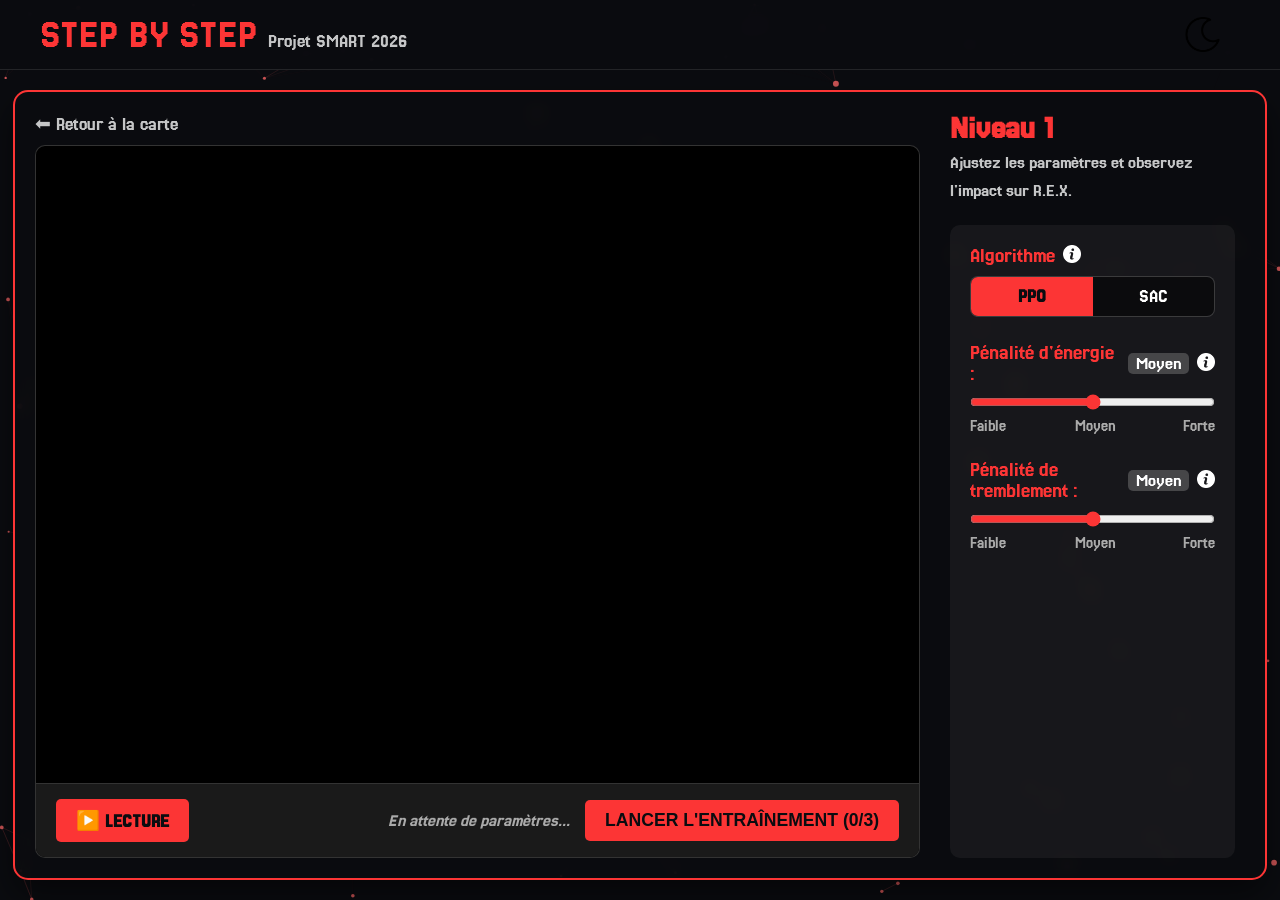
==== web/level-1.html @ bcd94f71 "ajout web" ====
<!DOCTYPE html>
<html lang="fr">
<head>
    <meta charset="UTF-8">
    <meta name="viewport" content="width=device-width, initial-scale=1.0">
    <title>StepByStep SMART</title>
    <link rel="stylesheet" href="style.css">
    <script>
        if (localStorage.getItem('theme') === 'light') {
            document.documentElement.classList.add('light-mode');
        }
    </script>
</head>
<body class="no-scroll">
    <canvas id="canvas-bg"></canvas>

    <header id="main-nav" class="top-header scrolled">
        <div class="nav-title" style="opacity: 1; transform: translateX(0);"><a class="nav-link" href="index.html">STEP BY STEP<span class="project-title">Projet SMART 2026</span></a></div>
        <div class="nav-corner">
            <button id="theme-toggle" class="theme-btn" aria-label="Changer de thème">
                <img src="img/couleur.png" class="info-icon" id="theme-icon">
            </button>
            <img src="img/insa_lyon.png" alt="Logo de l'école" class="school-logo" onerror="this.style.display='none'">
        </div>
    </header>

    <div class="dashboard-wrapper full-page">
        <div class="dashboard-container yt-layout">
            
            <div class="dashboard-left">

                <a href="map.html" class="back-link">⬅ Retour à la carte</a>
                
                <div class="video-container">
                    <!-- <div class="video-overlay"><span class="loader"></span></div> -->
                    <video id="ai-video" loop muted>
                        <source src="votre-video-rex.mp4" type="video/mp4">
                        Votre navigateur ne supporte pas la balise vidéo.
                    </video>
                    
                    <div class="video-controls">

                        <button id="play-pause-btn" class="control-btn">▶️ LECTURE</button>
                        
                        <div class="training-group">
                            <span id="train-status" class="status-msg">En attente de paramètres...</span>
                            <button id="train-btn" class="btn-start small-train-btn">LANCER L'ENTRAÎNEMENT (0/3)</button>
                        </div>
                    </div>
                </div>
            </div>

            <div class="dashboard-right">
                <div class="settings-header">
                    <h2>Niveau 1</h2>
                    <p class="level-description">Ajustez les paramètres et observez l'impact sur R.E.X.</p>
                </div>

                <div class="settings-panel">

                    <div class="setting-group">
                        <label>
                            Algorithme
                            <div class="info-tooltip">
                                <img src="img/bouton-dinformation.png"  class="info-icon">
                                <span class="tooltip-text"><b>PPO</b> est prudent et apprend pas à pas. <b>SAC</b> est plus créatif et explore davantage.</span>
                            </div>
                        </label>
                        <div class="toggle-container">
                            <input type="radio" id="algo-ppo" name="algo" value="PPO" checked>
                            <label for="algo-ppo" class="toggle-label">PPO</label>
                            <input type="radio" id="algo-sac" name="algo" value="SAC">
                            <label for="algo-sac" class="toggle-label">SAC</label>
                        </div>
                    </div>

                    <div class="setting-group">
                        <label for="energy-penalty">
                            Pénalité d'énergie : <span id="energy-val" class="val-badge">Moyen</span>
                            <div class="info-tooltip">
                                <img src="img/bouton-dinformation.png"  class="info-icon">
                                <span class="tooltip-text">Définit si l'IA est punie lorsqu'elle fait de grands mouvements qui consomment beaucoup d'énergie.</span>
                            </div>
                        </label>
                        <input type="range" id="energy-penalty" class="dashboard-slider" min="1" max="3" step="1" value="2">
                        <div class="slider-labels"><span>Faible</span><span>Moyen</span><span>Forte</span></div>
                    </div>

                    <div class="setting-group">
                        <label for="shake-penalty">
                            Pénalité de tremblement : <span id="shake-val" class="val-badge">Moyen</span>
                            <div class="info-tooltip">
                                <img src="img/bouton-dinformation.png"  class="info-icon">
                                <span class="tooltip-text">Empêche le robot d'avoir des mouvements saccadés en le forçant à être fluide.</span>
                            </div>
                        </label>
                        <input type="range" id="shake-penalty" class="dashboard-slider" min="1" max="3" step="1" value="2">
                        <div class="slider-labels"><span>Faible</span><span>Moyen</span><span>Forte</span></div>
                    </div>
                </div>
            </div>

        </div>
    </div>

    <script src="scripts.js"></script>
</body>
</html>
---- web/style.css ----
@import url('https://fonts.googleapis.com/css2?family=Jersey+25&display=swap');

* { margin: 0; padding: 0; box-sizing: border-box; }

html {
    scroll-behavior: smooth;
}

body {
    font-family: "Jersey 25", sans-serif;
    font-weight: 400;
    font-style: normal;
    overflow-x: hidden;
    background-color: #0b0c10;
    color: #ffffff;
}

/* --- Style du bouton de thème --- */
.theme-btn {
    background: none;
    border: none;
    cursor: pointer;
    margin-right: 20px;
    margin-left: auto; 
    display: flex;
    align-items: center;
    justify-content: center;
    transition: transform 0.3s ease;
    /* On retire le grayscale(100%) pour que l'icône couleur soit visible immédiatement */
    filter: none; 
}

/* --- Taille et comportement de l'icône spécifique --- */
#theme-icon {
    width: 35px;  /* Taille augmentée */
    height: 35px;
    transition: all 0.3s ease;
    /* Important : On retire le filtre d'inversion par défaut pour cette icône */
    filter: none !important; 
}

/* Effet de survol : légère rotation et agrandissement */
.theme-btn:hover #theme-icon {
    transform: scale(1.1) rotate(15deg);
    filter: drop-shadow(0 0 8px rgba(252, 53, 53, 0.5));
}

/* --- Correction pour le Mode Clair --- */
html.light-mode #theme-icon {
    /* On s'assure que l'image noir.png reste bien noire sur fond blanc */
    filter: none !important; 
}

.theme-btn:hover {
    transform: scale(1.1);
    filter: grayscale(0%);
}

html.light-mode body {
    background-color: #f4f4f9;
    color: #0b0c10;
}

html.light-mode h3, 
html.light-mode p, 
html.light-mode .slogan,
html.light-mode .project-title {
    color: #4a4a4a;
}

html.light-mode body .top-header.scrolled {
    background: rgba(255, 255, 255, 0.95);
    border-bottom: 1px solid rgba(0, 0, 0, 0.1);
}

html.light-mode body .band {
    background: rgba(255, 255, 255, 0.6);
    border-top: 1px solid rgba(0, 0, 0, 0.05);
    border-bottom: 1px solid rgba(0, 0, 0, 0.05);
}

html.light-mode body .level-info-panel {
    background: rgba(255, 255, 255, 0.9);
    box-shadow: 0 10px 30px rgba(0, 0, 0, 0.1);
}

html.light-mode body .map-node {
    background-color: #e0e0e0;
    border-color: #888;
}

html.light-mode body #map-paths line {
    stroke: rgba(0, 0, 0, 0.2) !important;
}

#canvas-bg {
    position: fixed;
    top: 0;
    left: 0;
    width: 100vw;
    height: 100vh;
    z-index: 0;
    pointer-events: none;
}

.main-wrapper { 
    position: relative; 
    z-index: 1; 
}

.top-header {
    position: fixed;
    top: 0;
    left: 0;
    width: 100vw;
    height: 100px;
    display: flex;
    align-items: center;
    padding: 0 40px;
    z-index: 100;
    transition: all 0.4s ease;
}

.nav-title {
    font-size: 2.5rem;
    color: #fc3535;
    opacity: 0;
    transform: translateX(-20px); 
    transition: all 0.4s ease;
    margin-right: auto; 
    display: flex;
}

.nav-link {
    color: inherit;
    text-decoration: none;
    transition: color 0.3s ease;
}

.project-title {
    font-size: 1.2rem;
    color: #c5c6c7;
    margin: auto 10px;
}


.school-logo {
    height: 60px;
    width: auto;
    filter: drop-shadow(0 0 5px rgba(255,255,255,0.3));
    transition: all 0.4s ease;
    margin-left: auto; 
}


.top-header.scrolled {
    height: 70px; 
    background: rgba(11, 12, 16, 0.95); 
    backdrop-filter: blur(10px);
    -webkit-backdrop-filter: blur(10px);
    border-bottom: 1px solid rgba(255, 255, 255, 0.1);
}

.top-header.scrolled .nav-title {
    opacity: 1; 
    transform: translateX(0); 
}

.top-header.scrolled .school-logo {
    height: 45px; 
}


@media (max-width: 768px) {
    .top-header { padding: 0 20px; }
    .school-logo { height: 45px; }
    .top-header.scrolled .school-logo { height: 35px; }
    .nav-title { font-size: 1.8rem; }
}

.school-logo {
    height: 60px;
    width: auto;
    filter: drop-shadow(0 0 5px rgba(255,255,255,0.3));
}

section {
    display: flex;
    justify-content: center;
    align-items: center;
    width: 100%;
    padding: 3rem 0;
}

#hero {
    min-height: 100vh;
    padding: 0;
}

.band {
    width: 100%;
    background: rgba(0, 0, 0, 0.15); 
    backdrop-filter: blur(4px); 
    -webkit-backdrop-filter: blur(4px);
    padding: 5rem 2rem; 
    border-top: 1px solid rgba(255, 255, 255, 0.05); 
    border-bottom: 1px solid rgba(255, 255, 255, 0.05);
}

.container {
    max-width: 1200px;
    margin: 0 auto; 
    width: 100%;
}

.text-center { text-align: center; }

.flex-container {
    display: flex;
    gap: 3rem;
    align-items: center;
}

.text-content { flex: 1; }
.image-content { flex: 1; text-align: center; }
.image-content img { max-width: 100%; border-radius: 10px; }

h1 { font-size: 4rem; letter-spacing: 2px; margin-bottom: 10px; color: #fc3535; }
h2 { font-size: 2.5rem; margin-bottom: 20px; color: #fc3535; }
h3 { font-size: 2rem; margin: 10px 0px; color: #fff; }
p { font-size: 1.2rem; line-height: 1.6; margin-bottom: 20px; color: #c5c6c7; }
.slogan { font-size: 1.5rem; font-style: italic; color: #c5c6c7; }

.scroll-arrow { 
    font-size: 3rem; 
    color: #fc3535; 
    text-decoration: none; 
    display: inline-block; 
    margin-top: 30px;
    transition: transform 0.3s ease;
}
.scroll-arrow:hover { transform: translateY(10px); }

.btn-start {
    display: inline-block;
    padding: 15px 30px;
    font-size: 1.2rem;
    font-weight: bold;
    color: #0b0c10;
    background-color: #fc3535;
    border: none;
    border-radius: 50px;
    cursor: pointer;
    text-decoration: none;
    transition: background-color 0.3s ease, transform 0.2s ease;
    margin-top: 20px;
}
.btn-start:hover {
    background-color: #c32d2d;
    transform: scale(1.05);
}

@media (max-width: 768px) {
    .flex-container { flex-direction: column; }
    h1 { font-size: 2.5rem; }
    .school-logo { height: 40px; }
    .band { padding: 3rem 1.5rem; }
}



.map-wrapper {
    position: relative;
    width: 100vw;
    height: 100vh;
    overflow: hidden; 
    z-index: 1;
}


.map-container {
    position: absolute;
    top: 0;
    left: 0;
    width: 100%;
    height: 100%;
}


#map-layer {
    position: absolute;
    top: 0;
    left: 0;
    width: 100%;
    height: 100%;
    
    transition: transform 1.2s cubic-bezier(0.34, 1.56, 0.64, 1);
}


.map-centered {
    transform: translateX(-32vw);
}


#map-paths {
    position: absolute;
    top: 0;
    left: 0;
    width: 100%;
    height: 100%;
    z-index: 1;
    pointer-events: none;
}


.level-info-panel {
    position: absolute;
    bottom: 40px;
    right: 40px;
    width: 90%;
    max-width: 450px;
    background: rgba(11, 12, 16, 0.85); 
    border: 2px solid #fc3535; 
    padding: 2rem;
    border-radius: 15px;
    text-align: center;
    backdrop-filter: blur(5px);
    z-index: 10;
    transition: transform 0.3s ease, opacity 0.3s ease;
    box-shadow: 0 10px 30px rgba(0, 0, 0, 0.5);
}


#map-paths {
    position: absolute;
    top: 0;
    left: 0;
    z-index: 1;
    pointer-events: none; 
}


.map-node {
    position: absolute;
    width: 35px;
    height: 35px;
    background-color: #0b0c10;
    border: 4px solid #c5c6c7;
    border-radius: 50%;
    transform: translate(-50%, -50%);
    cursor: pointer;
    z-index: 2;
    transition: all 0.3s ease;
}

.map-node:hover {
    transform: translate(-50%, -50%) scale(1.2);
    border-color: #ffffff;
}

.map-node.active {
    border-color: #fc3535;
    box-shadow: 0 0 15px rgba(252, 53, 53, 0.8);
    background-color: #fc3535;
}


.avatar {
    position: absolute;
    width: 60px;
    height: 60px;
    background-color: #ffffff;
    border: 3px solid #fc3535;
    border-radius: 50%;
    transform: translate(-50%, -100%); 
    z-index: 3;
    transition: top 0.8s cubic-bezier(0.34, 1.56, 0.64, 1), left 0.8s cubic-bezier(0.34, 1.56, 0.64, 1);
    display: flex;
    justify-content: center;
    align-items: center;
    font-size: 2.2rem;
    box-shadow: 0 5px 15px rgba(0,0,0,0.5);
}


.fade-out {
    opacity: 0;
    pointer-events: none;
    transition: opacity 0.8s ease;
}


@media (max-width: 768px) {
    .level-info-panel {
        bottom: 20px;
        right: 50%;
        transform: translateX(50%);
    }
}


/* --- Blocage du Scroll Global --- */
body.no-scroll {
    overflow: hidden;
}

.nav-corner {
    display: flex;
    align-items: center;
    gap: 15px;
}

/* --- Layout Principal Full Screen --- */
.dashboard-wrapper.full-page {
    height: 100vh;
    width: 100vw;
    padding-top: 90px; /* Laisse l'espace pour la navbar (top-header.scrolled fait 70px) */
    padding-bottom: 20px;
    display: flex;
    justify-content: center;
    box-sizing: border-box;
}

.dashboard-container.yt-layout {
    display: grid;
    grid-template-columns: 3fr 1fr; /* 75% pour la vidéo, 25% pour les paramètres */
    gap: 30px;
    width: 98%;
    max-width: 1600px;
    height: 100%;
    background: rgba(11, 12, 16, 0.85);
    border: 2px solid #fc3535;
    border-radius: 15px;
    padding: 20px;
    backdrop-filter: blur(8px);
    -webkit-backdrop-filter: blur(8px);
    box-shadow: 0 15px 35px rgba(0,0,0,0.5);
    box-sizing: border-box;
}

/* =========================================
   COLONNE GAUCHE (Vidéo & Contrôles)
========================================= */
.dashboard-left {
    display: flex;
    flex-direction: column;
    height: 100%;
}

.back-link { 
    display: inline-block; 
    margin-bottom: 10px; 
    color: #c5c6c7; 
    text-decoration: none; 
    font-size: 1.2rem;
    transition: color 0.3s, transform 0.2s; 
}

.back-link:hover { 
    color: #fc3535; 
    transform: translateX(-5px); 
}

/* Zone de la vidéo */
.video-container {
    flex-grow: 1; /* Prend toute la place verticale restante */
    display: flex;
    flex-direction: column;
    background: #000;
    border-radius: 10px;
    overflow: hidden;
    border: 1px solid rgba(255,255,255,0.2);
}

#ai-video {
    width: 100%;
    flex-grow: 1;
    height: 0; /* Astuce flexbox : permet de s'adapter sans faire déborder le conteneur */
    object-fit: contain; /* Garde le ratio 16:9 sans couper l'image */
}

/* Barre de contrôles sous la vidéo */
.video-controls {
    background: #1a1a1a;
    padding: 15px 20px;
    display: flex;
    justify-content: space-between; /* Espace le Play/Pause et l'Entraînement */
    align-items: center;
    border-top: 1px solid #333;
}

.control-btn {
    background: #fc3535;
    color: #0b0c10;
    border: none;
    padding: 10px 20px;
    font-size: 1.2rem;
    font-family: inherit;
    border-radius: 5px;
    cursor: pointer;
    font-weight: bold;
    transition: transform 0.2s;
}

.control-btn:hover { 
    transform: scale(1.05); 
}

/* Groupe d'entraînement (à droite sous la vidéo) */
.training-group {
    display: flex;
    align-items: center;
    gap: 15px;
}

.small-train-btn {
    margin-top: 0;
    padding: 10px 20px;
    font-size: 1.1rem;
    border-radius: 5px;
}

.small-train-btn:disabled {
    background: #555;
    cursor: not-allowed;
    transform: none;
    color: #aaa;
}

.status-msg { 
    font-size: 1.1rem; 
    font-style: italic; 
    color: #aaa; 
}

/* =========================================
   COLONNE DROITE (Paramètres)
========================================= */
.dashboard-right {
    display: flex;
    flex-direction: column;
    overflow-y: auto; /* Ajoute un scroll interne si l'écran est petit */
    padding-right: 10px; /* Évite que la scrollbar ne colle au bord */
}

/* Customisation de la barre de défilement (Scrollbar) pour le menu droit */
.dashboard-right::-webkit-scrollbar { width: 8px; }
.dashboard-right::-webkit-scrollbar-track { background: rgba(255,255,255,0.05); border-radius: 4px; }
.dashboard-right::-webkit-scrollbar-thumb { background: rgba(252,53,53,0.5); border-radius: 4px; }
.dashboard-right::-webkit-scrollbar-thumb:hover { background: #fc3535; }

.settings-header h2 { font-size: 2rem; margin-bottom: 5px; }
.level-description { font-size: 1.1rem; margin-bottom: 20px; color: #c5c6c7; }

.settings-panel {
    background: rgba(255,255,255,0.05);
    padding: 20px;
    border-radius: 10px;
    flex-grow: 1;
}

.setting-group { margin-bottom: 25px; }
.setting-group:last-child { margin-bottom: 0; }
.setting-group > label { 
    display: flex; 
    align-items: center; 
    margin-bottom: 10px; 
    font-size: 1.3rem; 
    color: #fc3535;
}

.val-badge {
    color: #fff;
    background: rgba(255,255,255,0.2);
    padding: 2px 8px;
    border-radius: 5px;
    font-size: 1.1rem;
    margin-left: 10px;
}

/* --- Info-bulles (Tooltips) --- */
.info-tooltip {
    position: relative;
    display: inline-block;
    cursor: help;
    margin-left: 8px;
    font-size: 1.1rem;
}

.info-icon {
    width: 18px;
    height: 18px;
    filter: invert(100%) sepia(100%) grayscale(100%) brightness(150%);
    transition: transform 0.3s ease;
}

.info-tooltip .tooltip-text {
    visibility: hidden;
    width: 220px;
    background-color: rgba(11, 12, 16, 0.95);
    color: #fff;
    text-align: center;
    border-radius: 8px;
    padding: 10px;
    position: absolute;
    z-index: 10;
    bottom: 150%;
    left: 50%;
    transform: translateX(-50%);
    opacity: 0;
    transition: opacity 0.3s;
    font-size: 1rem;
    font-weight: normal;
    font-family: sans-serif; /* Plus lisible pour les descriptions */
    border: 1px solid #fc3535;
    box-shadow: 0 5px 15px rgba(0,0,0,0.5);
    pointer-events: none;
}

.info-tooltip .tooltip-text::after {
    content: "";
    position: absolute;
    top: 100%;
    left: 50%;
    margin-left: -5px;
    border-width: 5px;
    border-style: solid;
    border-color: #fc3535 transparent transparent transparent;
}

.info-tooltip:hover .tooltip-text {
    visibility: visible;
    opacity: 1;
}

/* --- Toggle PPO / SAC --- */
.toggle-container {
    display: flex;
    background: rgba(0,0,0,0.5);
    border-radius: 8px;
    overflow: hidden;
    border: 1px solid rgba(255,255,255,0.2);
}

.toggle-container input[type="radio"] { display: none; }

.toggle-label {
    flex: 1;
    text-align: center;
    padding: 10px;
    cursor: pointer;
    font-size: 1.2rem;
    transition: background 0.3s, color 0.3s;
}

.toggle-container input[type="radio"]:checked + .toggle-label {
    background: #fc3535;
    color: #0b0c10;
    font-weight: bold;
}

/* --- Sliders --- */
.dashboard-slider {
    width: 100%;
    cursor: pointer;
    accent-color: #fc3535;
}

.slider-labels {
    display: flex;
    justify-content: space-between;
    font-size: 1rem;
    color: #aaa;
    margin-top: 5px;
}

/* =========================================
   RESPONSIVE DESIGN (Tablettes & Mobiles)
========================================= */
@media (max-width: 1024px) {
    /* Sur petit écran, on repasse sur une seule colonne */
    .dashboard-container.yt-layout {
        grid-template-columns: 1fr;
        overflow-y: auto; /* On permet de scroller tout le dashboard */
    }
    
    .dashboard-wrapper.full-page {
        height: auto;
        min-height: 100vh;
    }
    
    body.no-scroll { overflow: auto; } /* On réactive le scroll global sur mobile */
    
    .video-container { min-height: 40vh; }

    .video-controls { flex-direction: column; gap: 15px; }
    .training-group { flex-direction: column; width: 100%; }
    .small-train-btn { width: 100%; }
}

/* =========================================
   ADAPTATIONS POUR LE MODE CLAIR
========================================= */
html.light-mode .dashboard-container.yt-layout {
    background: rgba(255, 255, 255, 0.9);
    border-color: #fc3535;
    box-shadow: 0 10px 30px rgba(0,0,0,0.1);
}

html.light-mode .settings-panel { 
    background: rgba(0,0,0,0.05); 
}

html.light-mode .video-controls { 
    background: #eee; 
    border-top: 1px solid #ccc; 
}

html.light-mode .toggle-container { 
    background: rgba(255,255,255,0.5); 
    border-color: #ccc; 
}

html.light-mode .val-badge { 
    background: rgba(0,0,0,0.1); 
    color: #000; 
}

html.light-mode .info-tooltip .tooltip-text {
    background-color: rgba(255, 255, 255, 0.95);
    color: #0b0c10;
    box-shadow: 0 5px 15px rgba(0,0,0,0.2);
}
/* Annule l'inversion de l'image du bouton thème en mode clair */
html.light-mode #theme-icon {
    filter: none;
}

.loader {
  width: 48px;
  height: 48px;
  border: 3px solid #FFF;
  border-radius: 50%;
  display: inline-block;
  position: relative;
  box-sizing: border-box;
  animation: rotation 1s linear infinite;
} 
.loader::after {
  content: '';  
  box-sizing: border-box;
  position: absolute;
  left: 50%;
  top: 50%;
  transform: translate(-50%, -50%);
  width: 56px;
  height: 56px;
  border-radius: 50%;
  border: 3px solid transparent;
  border-bottom-color: #FF3D00;
}

@keyframes rotation {
  0% {
    transform: rotate(0deg);
  }
  100% {
    transform: rotate(360deg);
  }
}
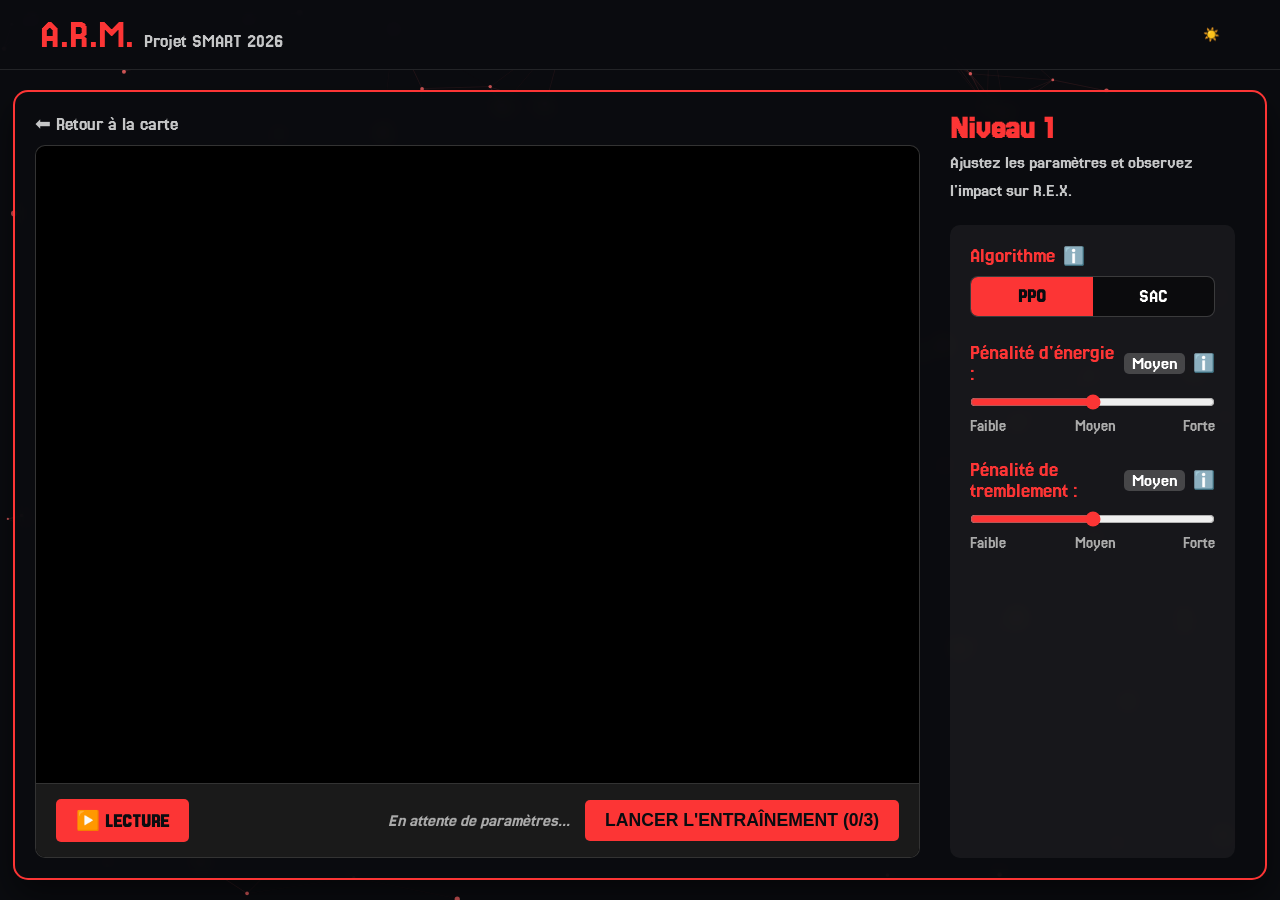
==== commit 6c5f3771: "ajout graphisme bras" ====
--- a/web/level-1.html
+++ b/web/level-1.html
@@ -3,7 +3,7 @@
 <head>
     <meta charset="UTF-8">
     <meta name="viewport" content="width=device-width, initial-scale=1.0">
-    <title>StepByStep SMART</title>
+    <title>A.R.M. SMART</title>
     <link rel="stylesheet" href="style.css">
     <script>
         if (localStorage.getItem('theme') === 'light') {
@@ -15,13 +15,9 @@
     <canvas id="canvas-bg"></canvas>
 
     <header id="main-nav" class="top-header scrolled">
-        <div class="nav-title" style="opacity: 1; transform: translateX(0);"><a class="nav-link" href="index.html">STEP BY STEP<span class="project-title">Projet SMART 2026</span></a></div>
-        <div class="nav-corner">
-            <button id="theme-toggle" class="theme-btn" aria-label="Changer de thème">
-                <img src="img/couleur.png" class="info-icon" id="theme-icon">
-            </button>
-            <img src="img/insa_lyon.png" alt="Logo de l'école" class="school-logo" onerror="this.style.display='none'">
-        </div>
+        <div class="nav-title" style="opacity: 1; transform: translateX(0);"><a class="nav-link" href="index.html">A.R.M.<span class="project-title">Projet SMART 2026</span></a></div>
+        <button id="theme-toggle" class="theme-btn" aria-label="Changer de thème">☀️</button>
+        <img src="img/insa_lyon.png" alt="Logo de l'école" class="school-logo" onerror="this.style.display='none'">
     </header>
 
     <div class="dashboard-wrapper full-page">
@@ -35,7 +31,7 @@
                     <!-- <div class="video-overlay"><span class="loader"></span></div> -->
                     <video id="ai-video" loop muted>
                         <source src="votre-video-rex.mp4" type="video/mp4">
-                        Votre navigateur ne supporte pas la balise vidéo.
+                        Votre navigateur ne supporte pas la vidéo.
                     </video>
                     
                     <div class="video-controls">
@@ -61,8 +57,7 @@
                     <div class="setting-group">
                         <label>
                             Algorithme
-                            <div class="info-tooltip">
-                                <img src="img/bouton-dinformation.png"  class="info-icon">
+                            <div class="info-tooltip">ℹ️
                                 <span class="tooltip-text"><b>PPO</b> est prudent et apprend pas à pas. <b>SAC</b> est plus créatif et explore davantage.</span>
                             </div>
                         </label>
@@ -77,8 +72,7 @@
                     <div class="setting-group">
                         <label for="energy-penalty">
                             Pénalité d'énergie : <span id="energy-val" class="val-badge">Moyen</span>
-                            <div class="info-tooltip">
-                                <img src="img/bouton-dinformation.png"  class="info-icon">
+                            <div class="info-tooltip">ℹ️
                                 <span class="tooltip-text">Définit si l'IA est punie lorsqu'elle fait de grands mouvements qui consomment beaucoup d'énergie.</span>
                             </div>
                         </label>
@@ -89,8 +83,7 @@
                     <div class="setting-group">
                         <label for="shake-penalty">
                             Pénalité de tremblement : <span id="shake-val" class="val-badge">Moyen</span>
-                            <div class="info-tooltip">
-                                <img src="img/bouton-dinformation.png"  class="info-icon">
+                            <div class="info-tooltip">ℹ️
                                 <span class="tooltip-text">Empêche le robot d'avoir des mouvements saccadés en le forçant à être fluide.</span>
                             </div>
                         </label>
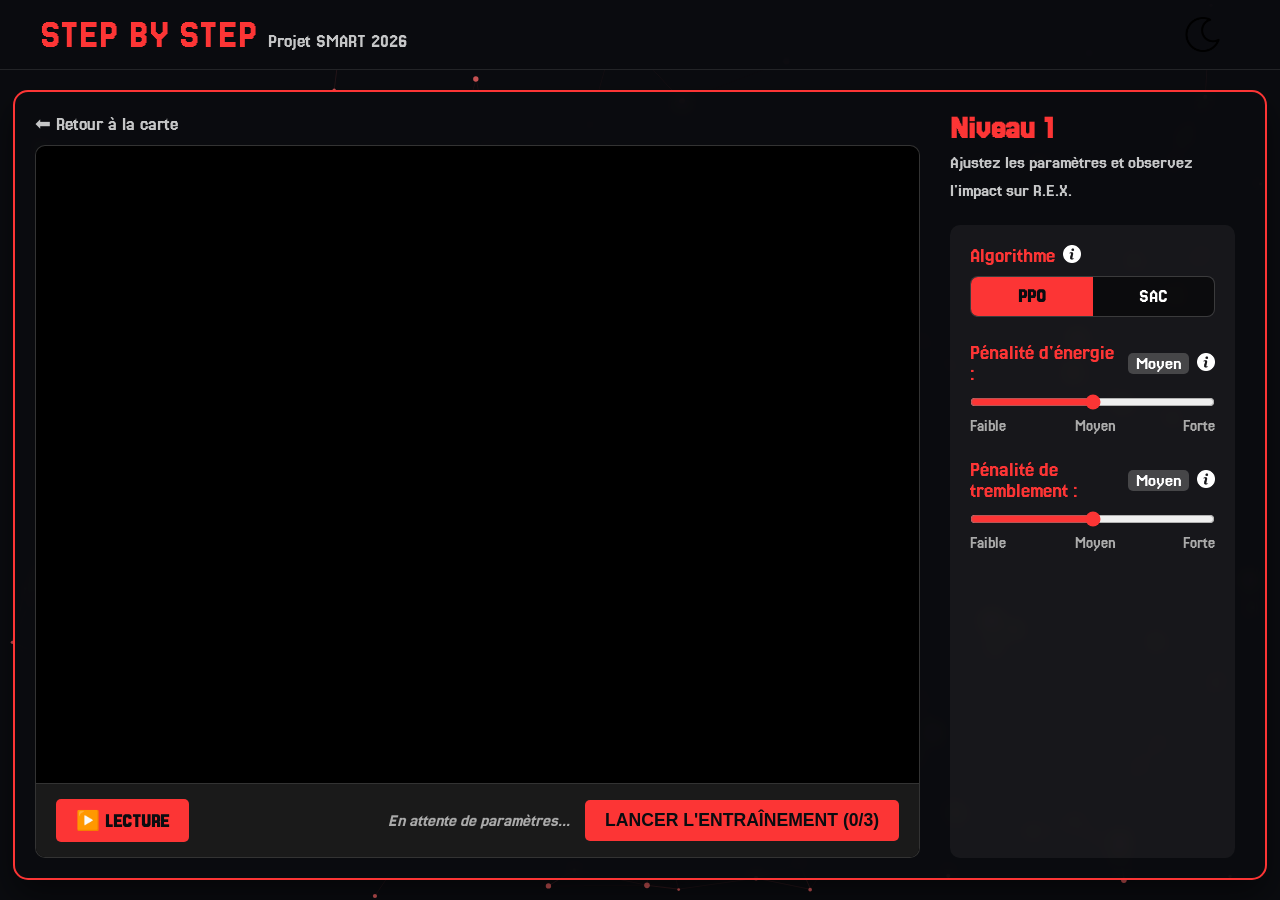
==== commit b9b0ce8e: "merge" ====
--- a/web/level-1.html
+++ b/web/level-1.html
@@ -15,9 +15,13 @@
     <canvas id="canvas-bg"></canvas>
 
     <header id="main-nav" class="top-header scrolled">
-        <div class="nav-title" style="opacity: 1; transform: translateX(0);"><a class="nav-link" href="index.html">A.R.M.<span class="project-title">Projet SMART 2026</span></a></div>
-        <button id="theme-toggle" class="theme-btn" aria-label="Changer de thème">☀️</button>
-        <img src="img/insa_lyon.png" alt="Logo de l'école" class="school-logo" onerror="this.style.display='none'">
+        <div class="nav-title" style="opacity: 1; transform: translateX(0);"><a class="nav-link" href="index.html">STEP BY STEP<span class="project-title">Projet SMART 2026</span></a></div>
+        <div class="nav-corner">
+            <button id="theme-toggle" class="theme-btn" aria-label="Changer de thème">
+                <img src="img/couleur.png" class="info-icon" id="theme-icon">
+            </button>
+            <img src="img/insa_lyon.png" alt="Logo de l'école" class="school-logo" onerror="this.style.display='none'">
+        </div>
     </header>
 
     <div class="dashboard-wrapper full-page">
@@ -57,7 +61,8 @@
                     <div class="setting-group">
                         <label>
                             Algorithme
-                            <div class="info-tooltip">ℹ️
+                            <div class="info-tooltip">
+                                <img src="img/bouton-dinformation.png"  class="info-icon">
                                 <span class="tooltip-text"><b>PPO</b> est prudent et apprend pas à pas. <b>SAC</b> est plus créatif et explore davantage.</span>
                             </div>
                         </label>
@@ -72,7 +77,8 @@
                     <div class="setting-group">
                         <label for="energy-penalty">
                             Pénalité d'énergie : <span id="energy-val" class="val-badge">Moyen</span>
-                            <div class="info-tooltip">ℹ️
+                            <div class="info-tooltip">
+                                <img src="img/bouton-dinformation.png"  class="info-icon">
                                 <span class="tooltip-text">Définit si l'IA est punie lorsqu'elle fait de grands mouvements qui consomment beaucoup d'énergie.</span>
                             </div>
                         </label>
@@ -83,7 +89,8 @@
                     <div class="setting-group">
                         <label for="shake-penalty">
                             Pénalité de tremblement : <span id="shake-val" class="val-badge">Moyen</span>
-                            <div class="info-tooltip">ℹ️
+                            <div class="info-tooltip">
+                                <img src="img/bouton-dinformation.png"  class="info-icon">
                                 <span class="tooltip-text">Empêche le robot d'avoir des mouvements saccadés en le forçant à être fluide.</span>
                             </div>
                         </label>
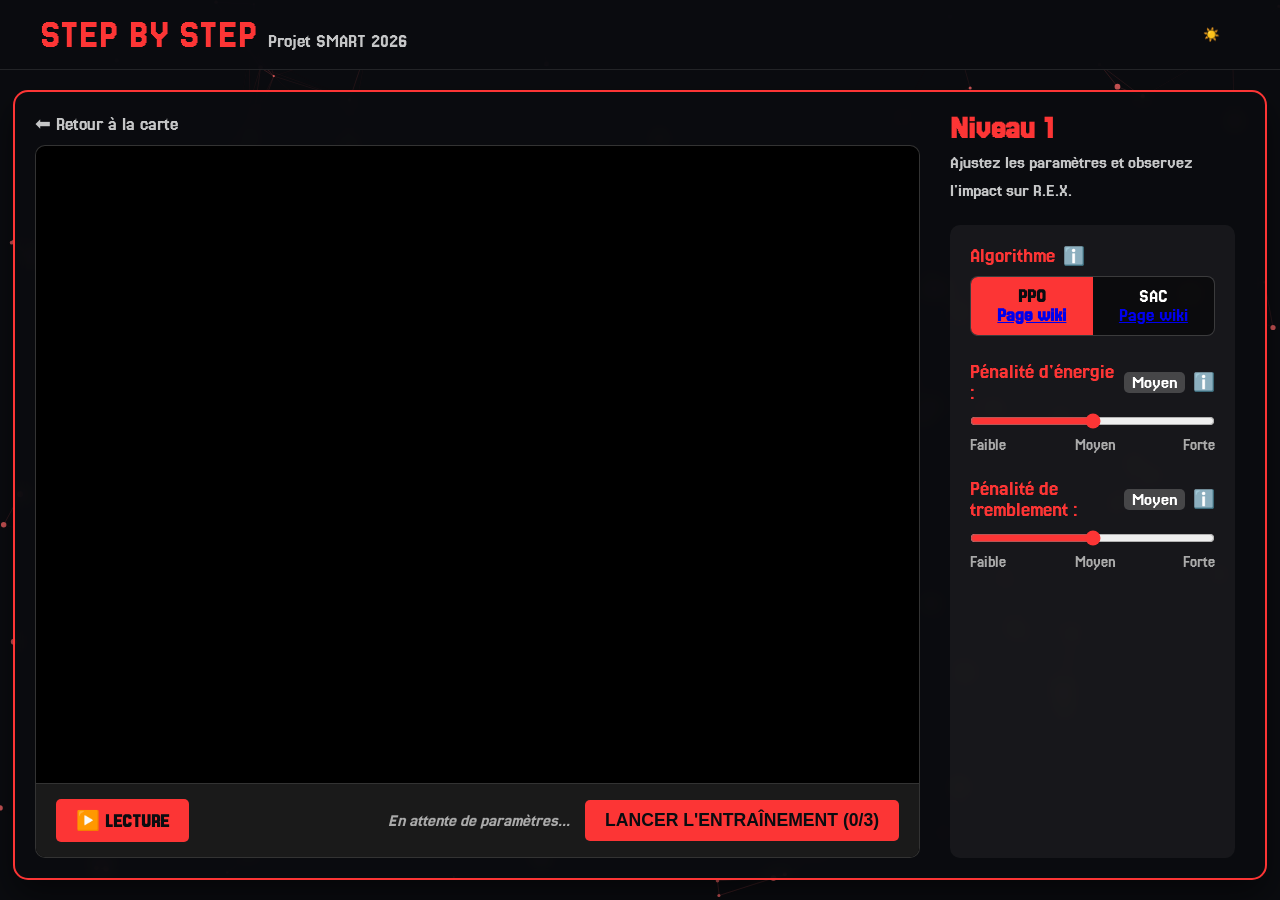
==== commit e913a6be: "ajout gestion video" ====
--- a/web/level-1.html
+++ b/web/level-1.html
@@ -3,7 +3,7 @@
 <head>
     <meta charset="UTF-8">
     <meta name="viewport" content="width=device-width, initial-scale=1.0">
-    <title>A.R.M. SMART</title>
+    <title>StepByStep SMART</title>
     <link rel="stylesheet" href="style.css">
     <script>
         if (localStorage.getItem('theme') === 'light') {
@@ -16,12 +16,8 @@
 
     <header id="main-nav" class="top-header scrolled">
         <div class="nav-title" style="opacity: 1; transform: translateX(0);"><a class="nav-link" href="index.html">STEP BY STEP<span class="project-title">Projet SMART 2026</span></a></div>
-        <div class="nav-corner">
-            <button id="theme-toggle" class="theme-btn" aria-label="Changer de thème">
-                <img src="img/couleur.png" class="info-icon" id="theme-icon">
-            </button>
-            <img src="img/insa_lyon.png" alt="Logo de l'école" class="school-logo" onerror="this.style.display='none'">
-        </div>
+        <button id="theme-toggle" class="theme-btn" aria-label="Changer de thème">☀️</button>
+        <img src="img/insa_lyon.png" alt="Logo de l'école" class="school-logo" onerror="this.style.display='none'">
     </header>
 
     <div class="dashboard-wrapper full-page">
@@ -35,7 +31,7 @@
                     <!-- <div class="video-overlay"><span class="loader"></span></div> -->
                     <video id="ai-video" loop muted>
                         <source src="votre-video-rex.mp4" type="video/mp4">
-                        Votre navigateur ne supporte pas la vidéo.
+                        Votre navigateur ne supporte pas la balise vidéo.
                     </video>
                     
                     <div class="video-controls">
@@ -61,24 +57,23 @@
                     <div class="setting-group">
                         <label>
                             Algorithme
-                            <div class="info-tooltip">
-                                <img src="img/bouton-dinformation.png"  class="info-icon">
+                            <div class="info-tooltip">ℹ️
                                 <span class="tooltip-text"><b>PPO</b> est prudent et apprend pas à pas. <b>SAC</b> est plus créatif et explore davantage.</span>
                             </div>
                         </label>
                         <div class="toggle-container">
                             <input type="radio" id="algo-ppo" name="algo" value="PPO" checked>
-                            <label for="algo-ppo" class="toggle-label">PPO</label>
+                            <label for="algo-ppo" class="toggle-label">PPO <br> <a href="https://fr.wikipedia.org/wiki/Optimisation_de_politique_proximale" target="_blank">Page wiki</a> </label>
+                            
                             <input type="radio" id="algo-sac" name="algo" value="SAC">
-                            <label for="algo-sac" class="toggle-label">SAC</label>
+                            <label for="algo-sac" class="toggle-label">SAC  <br> <a href="https://fr.wikipedia.org/wiki/Algorithme_acteur-critique" target="_blank">Page wiki</a></label>
                         </div>
                     </div>
 
                     <div class="setting-group">
                         <label for="energy-penalty">
                             Pénalité d'énergie : <span id="energy-val" class="val-badge">Moyen</span>
-                            <div class="info-tooltip">
-                                <img src="img/bouton-dinformation.png"  class="info-icon">
+                            <div class="info-tooltip">ℹ️
                                 <span class="tooltip-text">Définit si l'IA est punie lorsqu'elle fait de grands mouvements qui consomment beaucoup d'énergie.</span>
                             </div>
                         </label>
@@ -89,8 +84,7 @@
                     <div class="setting-group">
                         <label for="shake-penalty">
                             Pénalité de tremblement : <span id="shake-val" class="val-badge">Moyen</span>
-                            <div class="info-tooltip">
-                                <img src="img/bouton-dinformation.png"  class="info-icon">
+                            <div class="info-tooltip">ℹ️
                                 <span class="tooltip-text">Empêche le robot d'avoir des mouvements saccadés en le forçant à être fluide.</span>
                             </div>
                         </label>
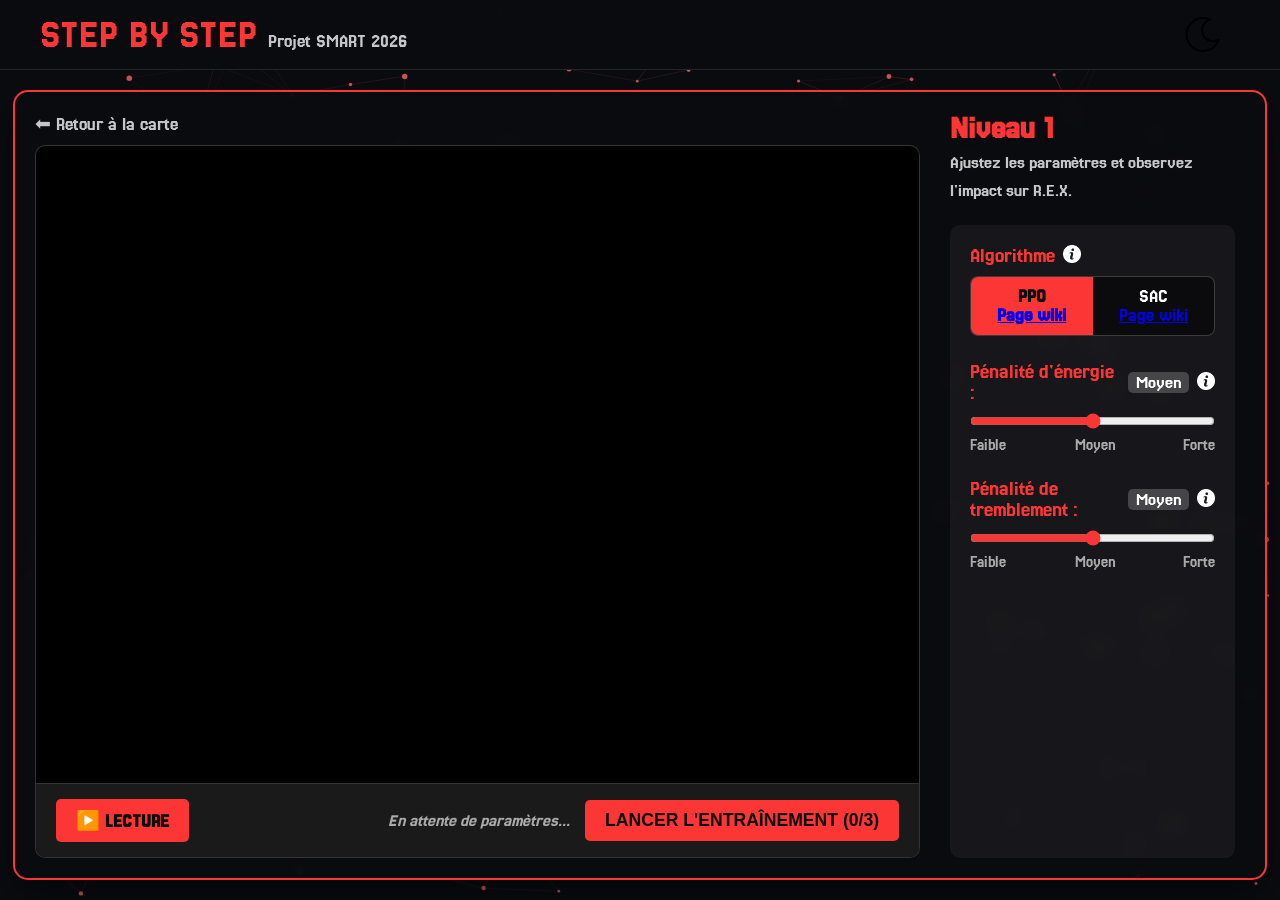
==== commit 8ea7f23b: "Merge branch 'main' of https://github.com/r0n434/BladeWalker" ====
--- a/web/level-1.html
+++ b/web/level-1.html
@@ -3,7 +3,7 @@
 <head>
     <meta charset="UTF-8">
     <meta name="viewport" content="width=device-width, initial-scale=1.0">
-    <title>StepByStep SMART</title>
+    <title>A.R.M. SMART</title>
     <link rel="stylesheet" href="style.css">
     <script>
         if (localStorage.getItem('theme') === 'light') {
@@ -16,8 +16,12 @@
 
     <header id="main-nav" class="top-header scrolled">
         <div class="nav-title" style="opacity: 1; transform: translateX(0);"><a class="nav-link" href="index.html">STEP BY STEP<span class="project-title">Projet SMART 2026</span></a></div>
-        <button id="theme-toggle" class="theme-btn" aria-label="Changer de thème">☀️</button>
-        <img src="img/insa_lyon.png" alt="Logo de l'école" class="school-logo" onerror="this.style.display='none'">
+        <div class="nav-corner">
+            <button id="theme-toggle" class="theme-btn" aria-label="Changer de thème">
+                <img src="img/couleur.png" class="info-icon" id="theme-icon">
+            </button>
+            <img src="img/insa_lyon.png" alt="Logo de l'école" class="school-logo" onerror="this.style.display='none'">
+        </div>
     </header>
 
     <div class="dashboard-wrapper full-page">
@@ -31,7 +35,7 @@
                     <!-- <div class="video-overlay"><span class="loader"></span></div> -->
                     <video id="ai-video" loop muted>
                         <source src="votre-video-rex.mp4" type="video/mp4">
-                        Votre navigateur ne supporte pas la balise vidéo.
+                        Votre navigateur ne supporte pas la vidéo.
                     </video>
                     
                     <div class="video-controls">
@@ -57,7 +61,8 @@
                     <div class="setting-group">
                         <label>
                             Algorithme
-                            <div class="info-tooltip">ℹ️
+                            <div class="info-tooltip">
+                                <img src="img/bouton-dinformation.png"  class="info-icon">
                                 <span class="tooltip-text"><b>PPO</b> est prudent et apprend pas à pas. <b>SAC</b> est plus créatif et explore davantage.</span>
                             </div>
                         </label>
@@ -73,7 +78,8 @@
                     <div class="setting-group">
                         <label for="energy-penalty">
                             Pénalité d'énergie : <span id="energy-val" class="val-badge">Moyen</span>
-                            <div class="info-tooltip">ℹ️
+                            <div class="info-tooltip">
+                                <img src="img/bouton-dinformation.png"  class="info-icon">
                                 <span class="tooltip-text">Définit si l'IA est punie lorsqu'elle fait de grands mouvements qui consomment beaucoup d'énergie.</span>
                             </div>
                         </label>
@@ -84,7 +90,8 @@
                     <div class="setting-group">
                         <label for="shake-penalty">
                             Pénalité de tremblement : <span id="shake-val" class="val-badge">Moyen</span>
-                            <div class="info-tooltip">ℹ️
+                            <div class="info-tooltip">
+                                <img src="img/bouton-dinformation.png"  class="info-icon">
                                 <span class="tooltip-text">Empêche le robot d'avoir des mouvements saccadés en le forçant à être fluide.</span>
                             </div>
                         </label>
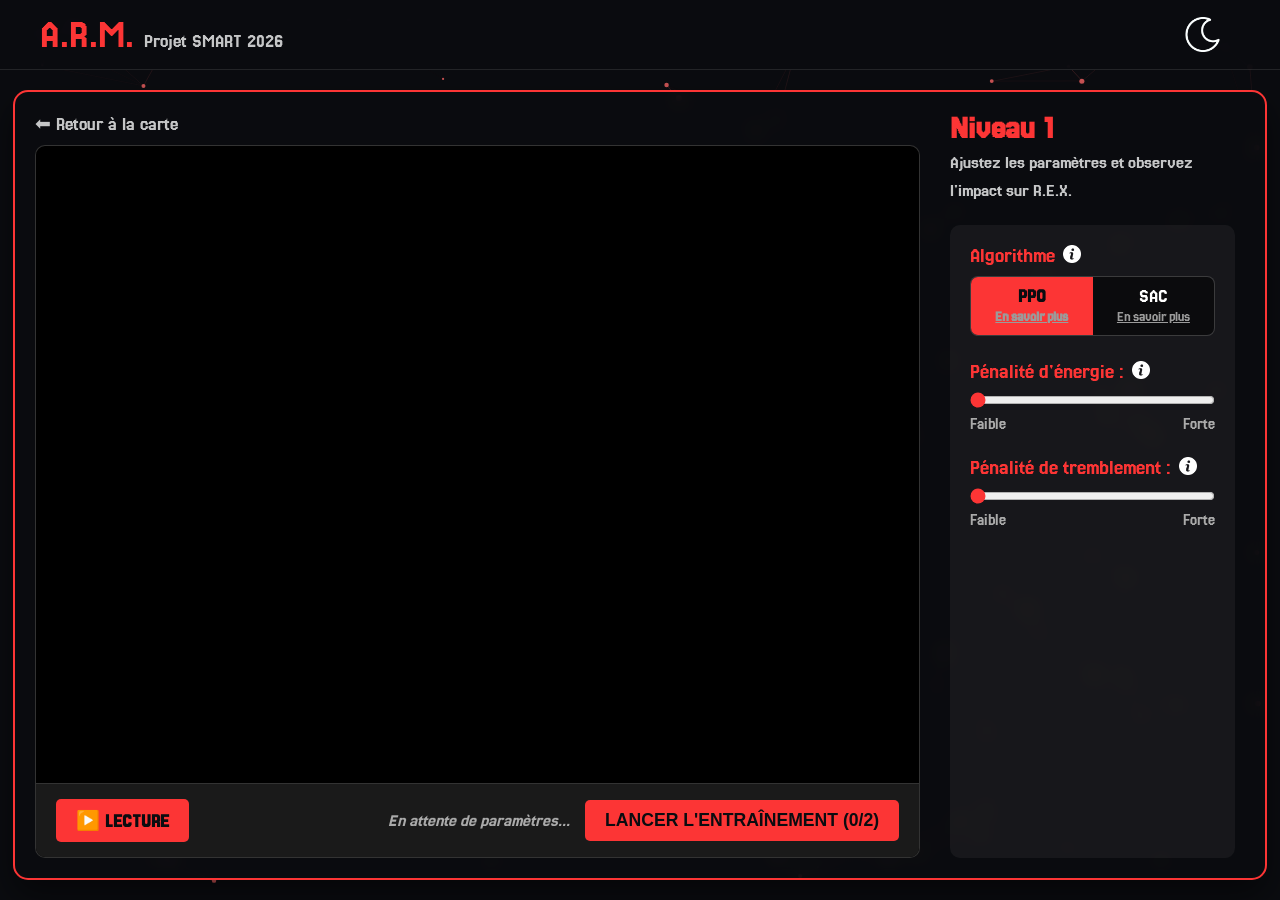
==== commit 60f86354: "add videos" ====
--- a/web/level-1.html
+++ b/web/level-1.html
@@ -15,7 +15,7 @@
     <canvas id="canvas-bg"></canvas>
 
     <header id="main-nav" class="top-header scrolled">
-        <div class="nav-title" style="opacity: 1; transform: translateX(0);"><a class="nav-link" href="index.html">STEP BY STEP<span class="project-title">Projet SMART 2026</span></a></div>
+        <div class="nav-title" style="opacity: 1; transform: translateX(0);"><a class="nav-link" href="index.html">A.R.M.<span class="project-title">Projet SMART 2026</span></a></div>
         <div class="nav-corner">
             <button id="theme-toggle" class="theme-btn" aria-label="Changer de thème">
                 <img src="img/couleur.png" class="info-icon" id="theme-icon">
@@ -44,7 +44,7 @@
                         
                         <div class="training-group">
                             <span id="train-status" class="status-msg">En attente de paramètres...</span>
-                            <button id="train-btn" class="btn-start small-train-btn">LANCER L'ENTRAÎNEMENT (0/3)</button>
+                            <button id="train-btn" class="btn-start small-train-btn">LANCER L'ENTRAÎNEMENT (0/2)</button>
                         </div>
                     </div>
                 </div>
@@ -68,35 +68,35 @@
                         </label>
                         <div class="toggle-container">
                             <input type="radio" id="algo-ppo" name="algo" value="PPO" checked>
-                            <label for="algo-ppo" class="toggle-label">PPO <br> <a href="https://fr.wikipedia.org/wiki/Optimisation_de_politique_proximale" target="_blank">Page wiki</a> </label>
+                            <label for="algo-ppo" class="toggle-label">PPO <br> <a href="https://fr.wikipedia.org/wiki/Optimisation_de_politique_proximale" target="_blank" class="wiki">En savoir plus</a> </label>
                             
                             <input type="radio" id="algo-sac" name="algo" value="SAC">
-                            <label for="algo-sac" class="toggle-label">SAC  <br> <a href="https://fr.wikipedia.org/wiki/Algorithme_acteur-critique" target="_blank">Page wiki</a></label>
+                            <label for="algo-sac" class="toggle-label">SAC  <br> <a href="https://fr.wikipedia.org/wiki/Algorithme_acteur-critique" target="_blank" class="wiki">En savoir plus</a></label>
                         </div>
                     </div>
 
                     <div class="setting-group">
                         <label for="energy-penalty">
-                            Pénalité d'énergie : <span id="energy-val" class="val-badge">Moyen</span>
+                            Pénalité d'énergie :
                             <div class="info-tooltip">
                                 <img src="img/bouton-dinformation.png"  class="info-icon">
                                 <span class="tooltip-text">Définit si l'IA est punie lorsqu'elle fait de grands mouvements qui consomment beaucoup d'énergie.</span>
                             </div>
                         </label>
-                        <input type="range" id="energy-penalty" class="dashboard-slider" min="1" max="3" step="1" value="2">
-                        <div class="slider-labels"><span>Faible</span><span>Moyen</span><span>Forte</span></div>
+                        <input type="range" id="energy-penalty" class="dashboard-slider" min="1" max="2" step="1" value="1">
+                        <div class="slider-labels"><span>Faible</span><span>Forte</span></div>
                     </div>
 
                     <div class="setting-group">
                         <label for="shake-penalty">
-                            Pénalité de tremblement : <span id="shake-val" class="val-badge">Moyen</span>
+                            Pénalité de tremblement :
                             <div class="info-tooltip">
                                 <img src="img/bouton-dinformation.png"  class="info-icon">
                                 <span class="tooltip-text">Empêche le robot d'avoir des mouvements saccadés en le forçant à être fluide.</span>
                             </div>
                         </label>
-                        <input type="range" id="shake-penalty" class="dashboard-slider" min="1" max="3" step="1" value="2">
-                        <div class="slider-labels"><span>Faible</span><span>Moyen</span><span>Forte</span></div>
+                        <input type="range" id="shake-penalty" class="dashboard-slider" min="1" max="2" step="1" value="1">
+                        <div class="slider-labels"><span>Faible</span><span>Forte</span></div>
                     </div>
                 </div>
             </div>
--- a/web/style.css
+++ b/web/style.css
@@ -652,6 +652,16 @@
     cursor: pointer;
     font-size: 1.2rem;
     transition: background 0.3s, color 0.3s;
+}
+
+.wiki {
+    font-size: 0.9rem;
+    color: #9b9b9b;
+    margin-top: 5px;
+}
+
+.wiki:hover {
+    color: #575757;
 }
 
 .toggle-container input[type="radio"]:checked + .toggle-label {
